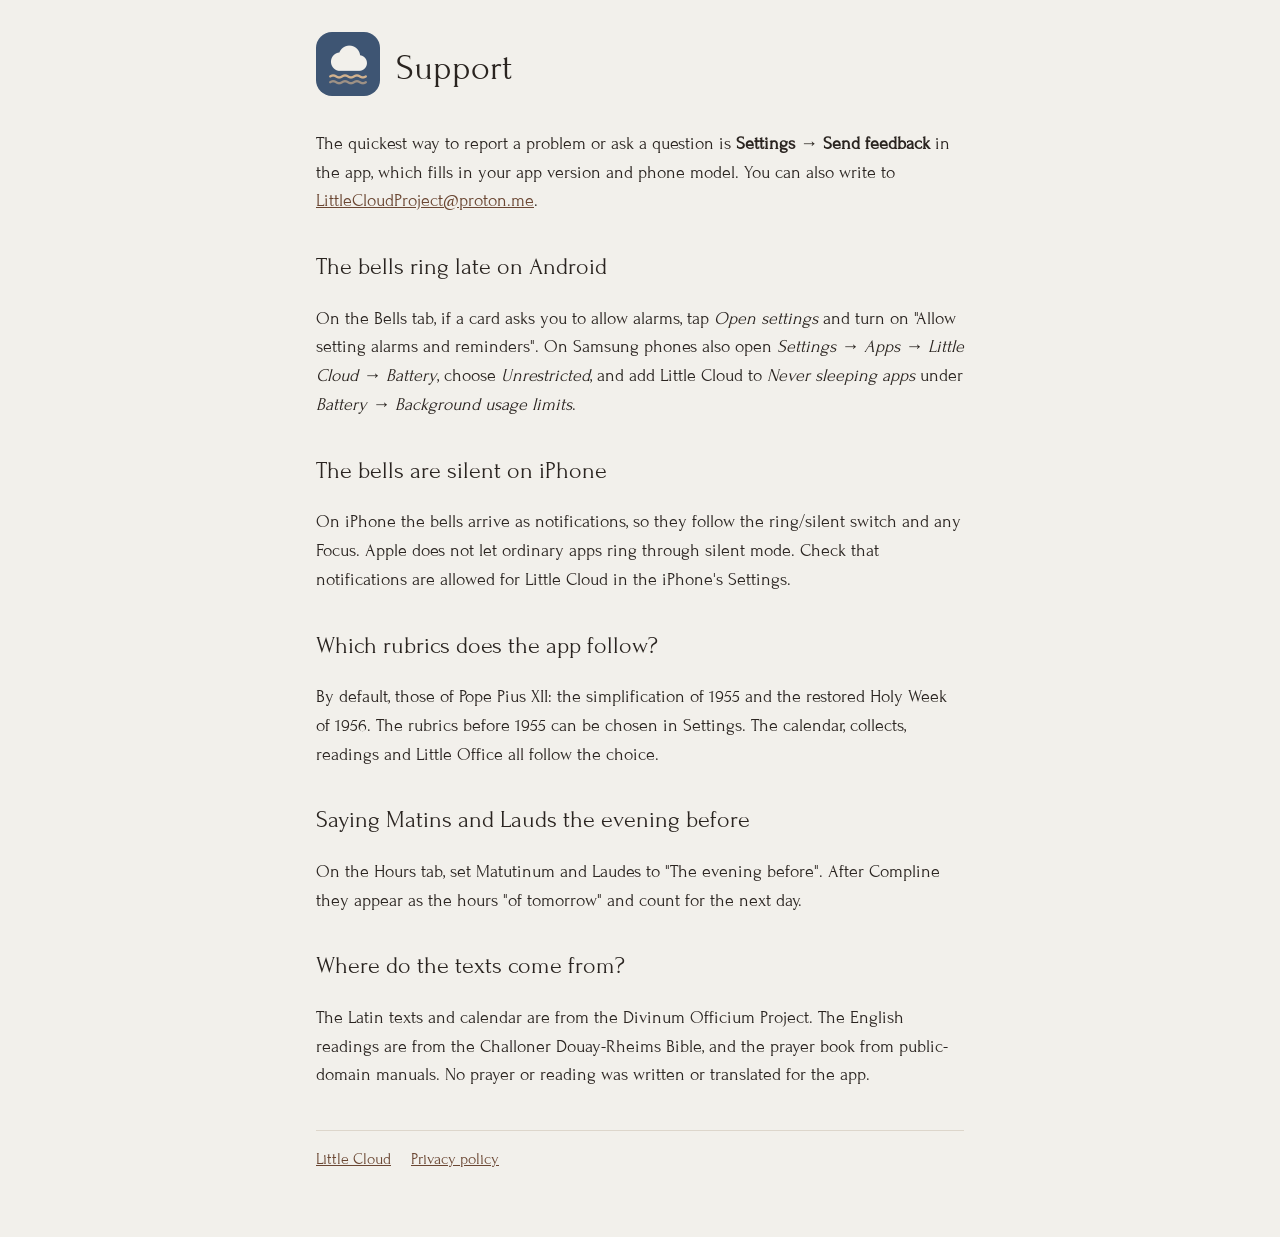
==== site/support.html @ 9391246d "Website (privacy policy, support page) and store listing materials: description, data-safety answers" ====
<!doctype html>
<html lang="en"><head><meta charset="utf-8"><meta name="viewport" content="width=device-width, initial-scale=1">
<title>Support · Little Cloud</title><link rel="icon" href="icon.png"><link rel="stylesheet" href="style.css"></head>
<body><main>
<header><a href="index.html"><img src="icon.png" alt="Little Cloud"></a><h1>Support</h1></header>
<p>The quickest way to report a problem or ask a question is <strong>Settings &rarr; Send feedback</strong> in the app, which fills in your app version and phone model. You can also write to <a href="mailto:LittleCloudProject@proton.me">LittleCloudProject@proton.me</a>.</p>
<h2>The bells ring late on Android</h2>
<p>On the Bells tab, if a card asks you to allow alarms, tap <em>Open settings</em> and turn on "Allow setting alarms and reminders". On Samsung phones also open <em>Settings &rarr; Apps &rarr; Little Cloud &rarr; Battery</em>, choose <em>Unrestricted</em>, and add Little Cloud to <em>Never sleeping apps</em> under <em>Battery &rarr; Background usage limits</em>.</p>
<h2>The bells are silent on iPhone</h2>
<p>On iPhone the bells arrive as notifications, so they follow the ring/silent switch and any Focus. Apple does not let ordinary apps ring through silent mode. Check that notifications are allowed for Little Cloud in the iPhone's Settings.</p>
<h2>Which rubrics does the app follow?</h2>
<p>By default, those of Pope Pius XII: the simplification of 1955 and the restored Holy Week of 1956. The rubrics before 1955 can be chosen in Settings. The calendar, collects, readings and Little Office all follow the choice.</p>
<h2>Saying Matins and Lauds the evening before</h2>
<p>On the Hours tab, set Matutinum and Laudes to "The evening before". After Compline they appear as the hours "of tomorrow" and count for the next day.</p>
<h2>Where do the texts come from?</h2>
<p>The Latin texts and calendar are from the Divinum Officium Project. The English readings are from the Challoner Douay-Rheims Bible, and the prayer book from public-domain manuals. No prayer or reading was written or translated for the app.</p>
<nav><a href="index.html">Little Cloud</a><a href="privacy.html">Privacy policy</a></nav>
</main></body></html>
---- site/style.css ----
@font-face { font-family: Forum; src: url('Forum-Regular.ttf'); }
:root { --bg:#F2F0EB; --surface:#FBFAF7; --ink:#2A2420; --muted:#665C53; --accent:#6A4632; --line:#DDD6CB; --blue:#3E5573; }
@media (prefers-color-scheme: dark) { :root { --bg:#151311; --surface:#201C19; --ink:#EDE6DD; --muted:#A79C90; --accent:#D2B28F; --line:#38322C; } }
* { box-sizing: border-box; }
body { margin:0; background:var(--bg); color:var(--ink); font: 18px/1.6 Forum, Georgia, serif; }
main { max-width: 680px; margin: 0 auto; padding: 32px 16px 64px; }
header { display:flex; align-items:center; gap:16px; margin-bottom:24px; }
header img { width:64px; height:64px; border-radius:16px; }
header a { color:inherit; text-decoration:none; }
h1 { font-weight:normal; font-size:36px; margin:0; line-height:1.15; }
h2 { font-weight:normal; font-size:24px; margin:32px 0 8px; }
p, li { color:var(--ink); }
.muted { color:var(--muted); }
a { color:var(--accent); }
.card { background:var(--surface); border:1px solid var(--line); border-radius:18px; padding:20px; margin:20px 0; }
nav { display:flex; gap:20px; margin-top:40px; padding-top:16px; border-top:1px solid var(--line); font-size:16px; }
em.verse { color:var(--muted); }
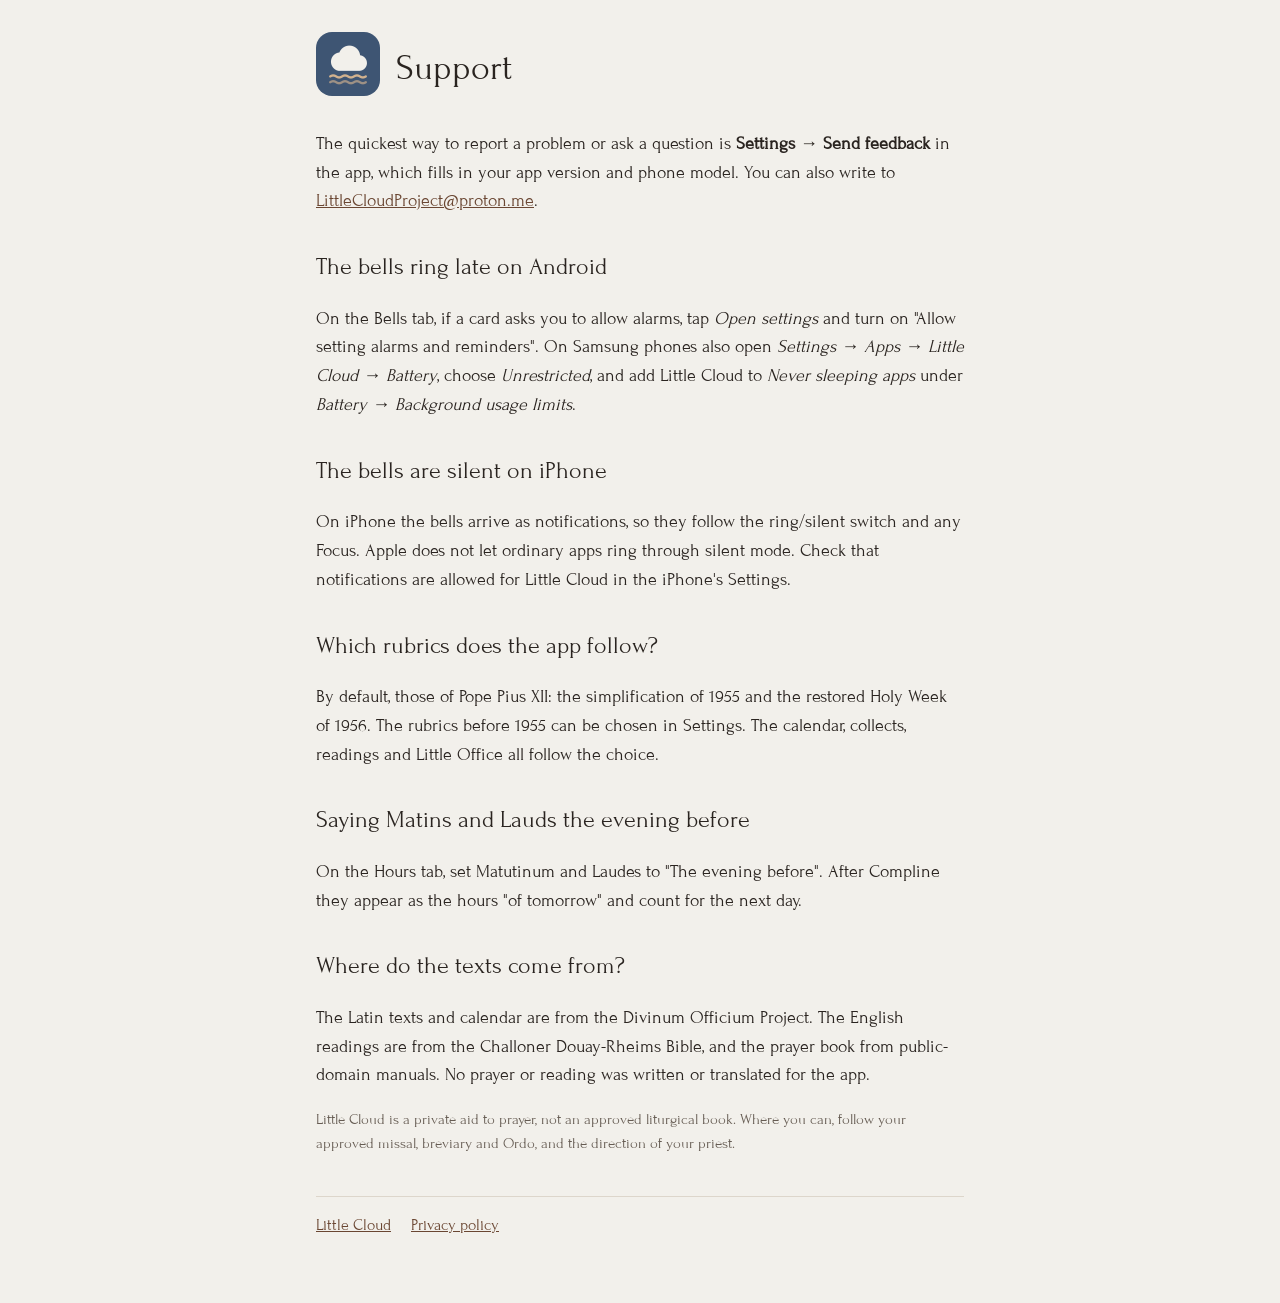
==== commit 01f16419: "1.0-beta2: crosses in red with their meaning; Compline no longer repeats the final antiphon as a lin" ====
--- a/site/support.html
+++ b/site/support.html
@@ -14,5 +14,6 @@
 <p>On the Hours tab, set Matutinum and Laudes to "The evening before". After Compline they appear as the hours "of tomorrow" and count for the next day.</p>
 <h2>Where do the texts come from?</h2>
 <p>The Latin texts and calendar are from the Divinum Officium Project. The English readings are from the Challoner Douay-Rheims Bible, and the prayer book from public-domain manuals. No prayer or reading was written or translated for the app.</p>
+<p class="muted" style="font-size:15px">Little Cloud is a private aid to prayer, not an approved liturgical book. Where you can, follow your approved missal, breviary and Ordo, and the direction of your priest.</p>
 <nav><a href="index.html">Little Cloud</a><a href="privacy.html">Privacy policy</a></nav>
 </main></body></html>
